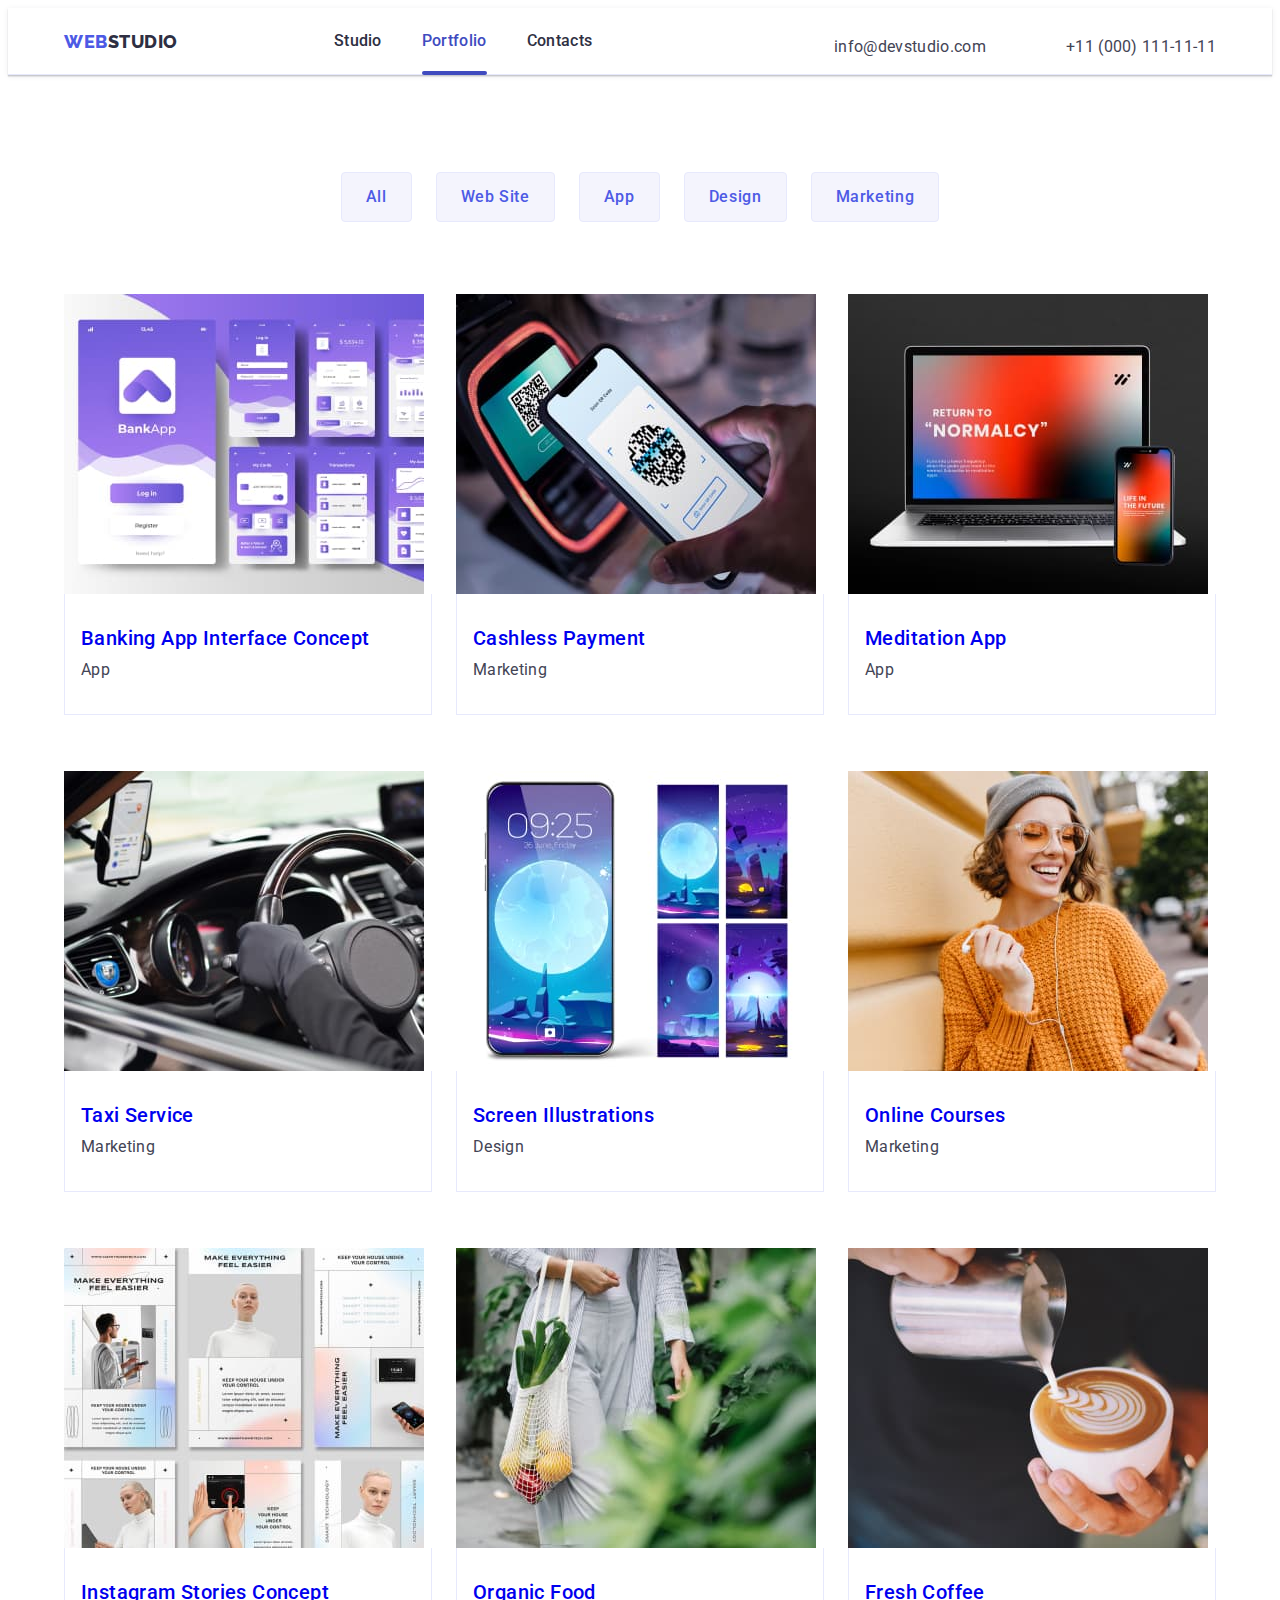
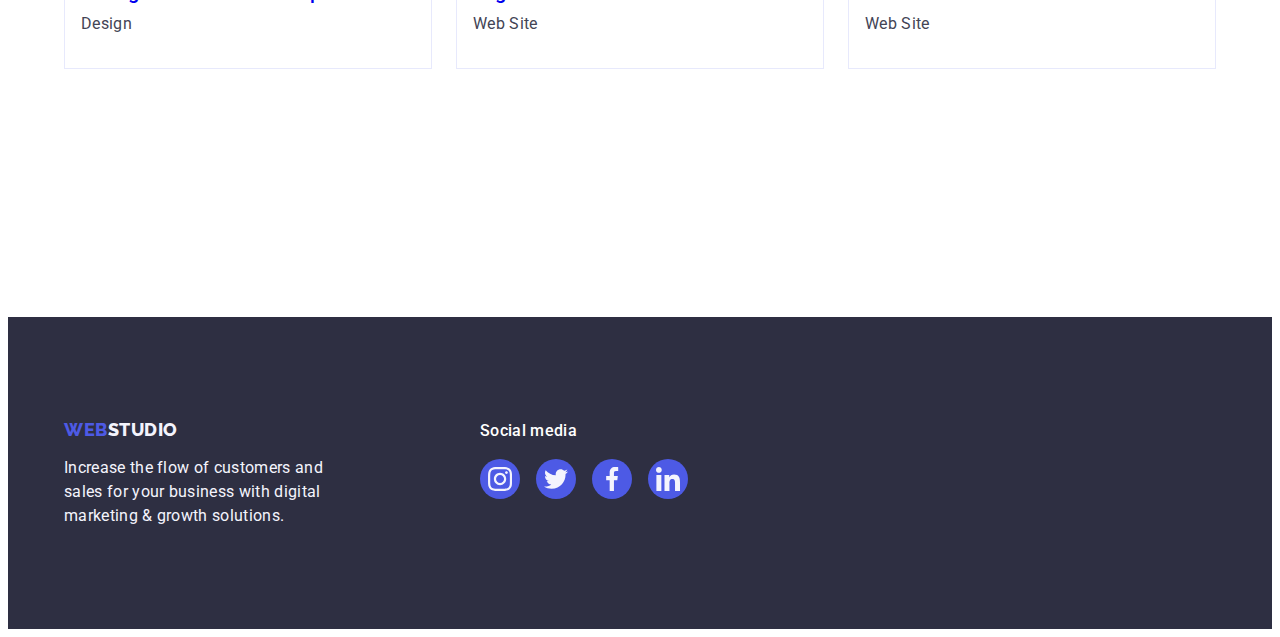
==== portfolio.html @ 28bfb686 "Initial commit" ====
<!DOCTYPE html>
<html lang="en">
  <head>
    <meta charset="UTF-8" />
    <meta name="viewport" content="width=device-width, initial-scale=1.0" />
    <title>Webstudio</title>
    <link
      rel="stylesheet"
      href="https://cdnjs.cloudflare.com/ajax/libs/modern-normalize/2.0.0/modern-normalize.min.css"
      integrity="sha512-4xo8blKMVCiXpTaLzQSLSw3KFOVPWhm/TRtuPVc4WG6kUgjH6J03IBuG7JZPkcWMxJ5huwaBpOpnwYElP/m6wg=="
      crossorigin="anonymous"
      referrerpolicy="no-referrer"
    />
    <link rel="preconnect" href="https://fonts.googleapis.com" />
    <link rel="preconnect" href="https://fonts.gstatic.com" crossorigin />
    <link
      href="https://fonts.googleapis.com/css2?family=Raleway:wght@800&family=Roboto:wght@400;500;700&display=swap"
      rel="stylesheet"
    />
    <link rel="stylesheet" href="./css/styles.css" />
  </head>

  <body>
    <!-- ======HEADER========
    ==================== -->

    <header class="header">
      <div class="container header-container">
        <nav class="page-navigation">
          <a class="logo-link link" href="./index.html"
            >Web<span class="web-logo">Studio</span></a
          >

          <ul class="menu list">
            <li class="header-menu-link">
              <a class="menu-item link" href="./index.html">Studio</a>
            </li>
            <li class="header-menu-link">
              <a class="menu-item nav-active-link link" href="./portfolio.html"
                >Portfolio</a
              >
            </li>
            <li class="header-menu-link">
              <a class="menu-item link" href="">Contacts</a>
            </li>
          </ul>
        </nav>

        <address class="address">
          <ul class="address-list list">
            <li class="address-iteam">
              <a class="contact link" href="mailto:info@devstudio.com"
                >info@devstudio.com</a
              >
            </li>
            <li class="address-iteam">
              <a class="contact link" href="tel:+110001111111"
                >+11 (000) 111-11-11</a
              >
            </li>
          </ul>
        </address>
      </div>
    </header>

    <!-- ======MAIN========
    ==================== -->

    <main>
      <section class="main-section">
        <div class="container">
          <h1 class="visually-hidden main-portfolio-title">Our service</h1>
          <ul class="portfolio-buttons list">
            <li class="portfolio-cards-list">
              <button class="second-page-button" type="button">All</button>
            </li>
            <li class="portfolio-cards-list">
              <button class="second-page-button" type="button">Web Site</button>
            </li>
            <li class="portfolio-cards-list">
              <button class="second-page-button" type="button">App</button>
            </li>
            <li class="portfolio-cards-list">
              <button class="second-page-button" type="button">Design</button>
            </li>
            <li class="portfolio-cards-list">
              <button class="second-page-button" type="button">
                Marketing
              </button>
            </li>
          </ul>

          <!-- ======UL 2=======
  ================= -->

          <ul class="gallery list">
            <!-- <h2 class="visually-hidden main-portfolio-title">Internal</h2> -->
            <li class="gallery-item">
              <a href="./index.html" class="gallery-item-link link">
                <div class="gallery-list-overlay-wrapper">
                  <img
                    src="./images/internal/banking.jpg"
                    alt="Banking_interface"
                    width="360"
                    height="300"
                  />
                  <p class="overlay">
                    14 Stylish and User-Friendly App Design Concepts · Task
                    Manager App · Calorie Tracker App · Exotic Fruit Ecommerce
                    App · Cloud Storage App
                  </p>
                </div>

                <div class="gallery-content">
                  <h2 class="service-list">Banking App Interface Concept</h2>
                  <p class="service-list-mark">App</p>
                </div>
              </a>
            </li>

            <li class="gallery-item">
              <a href="./index.html" class="gallery-item-link link">
                <div class="gallery-list-overlay-wrapper">
                  <img
                    src="./images/internal/cashless_payment.jpg"
                    alt="phone_paying"
                    width="360"
                    height="300"
                  />
                  <p class="overlay">
                    14 Stylish and User-Friendly App Design Concepts · Task
                    Manager App · Calorie Tracker App · Exotic Fruit Ecommerce
                    App · Cloud Storage App
                  </p>
                </div>
                <div class="gallery-content">
                  <h2 class="service-list">Cashless Payment</h2>
                  <p class="service-list-mark">Marketing</p>
                </div>
              </a>
            </li>
            <li class="gallery-item">
              <a href="./index.html" class="gallery-item-link link">
                <div class="gallery-list-overlay-wrapper">
                  <img
                    src="./images/internal/meditation_app.jpg"
                    alt="laptop_and_phone"
                    width="360"
                    height="300"
                  />
                  <p class="overlay">
                    14 Stylish and User-Friendly App Design Concepts · Task
                    Manager App · Calorie Tracker App · Exotic Fruit Ecommerce
                    App · Cloud Storage App
                  </p>
                </div>

                <div class="gallery-content">
                  <h2 class="service-list">Meditation App</h2>
                  <p class="service-list-mark">App</p>
                </div>
              </a>
            </li>
            <li class="gallery-item">
              <a href="./index.html" class="gallery-item-link link">
                <div class="gallery-list-overlay-wrapper">
                  <img
                    src="./images/internal/taxi_service.jpg"
                    alt="car_driving"
                    width="360"
                    height="300"
                  />
                  <p class="overlay">
                    14 Stylish and User-Friendly App Design Concepts · Task
                    Manager App · Calorie Tracker App · Exotic Fruit Ecommerce
                    App · Cloud Storage App
                  </p>
                </div>

                <div class="gallery-content">
                  <h2 class="service-list">Taxi Service</h2>
                  <p class="service-list-mark">Marketing</p>
                </div>
              </a>
            </li>
            <li class="gallery-item">
              <a href="./index.html" class="gallery-item-link link">
                <div class="gallery-list-overlay-wrapper">
                  <img
                    src="./images/internal/screen_illustr.jpg"
                    alt="phone"
                    width="360"
                    height="300"
                  />
                  <p class="overlay">
                    14 Stylish and User-Friendly App Design Concepts · Task
                    Manager App · Calorie Tracker App · Exotic Fruit Ecommerce
                    App · Cloud Storage App
                  </p>
                </div>

                <div class="gallery-content">
                  <h2 class="service-list">Screen Illustrations</h2>
                  <p class="service-list-mark">Design</p>
                </div>
              </a>
            </li>
            <li class="gallery-item">
              <a href="./index.html" class="gallery-item-link link">
                <div class="gallery-list-overlay-wrapper">
                  <img
                    src="./images/internal/online_courses.jpg"
                    alt="girl_with_phone"
                    width="360"
                    height="300"
                  />
                  <p class="overlay">
                    14 Stylish and User-Friendly App Design Concepts · Task
                    Manager App · Calorie Tracker App · Exotic Fruit Ecommerce
                    App · Cloud Storage App
                  </p>
                </div>

                <div class="gallery-content">
                  <h2 class="service-list">Online Courses</h2>
                  <p class="service-list-mark">Marketing</p>
                </div>
              </a>
            </li>
            <li class="gallery-item">
              <a href="./index.html" class="gallery-item-link link">
                <div class="gallery-list-overlay-wrapper">
                  <img
                    src="./images/internal/instgrm_strs_concept.jpg"
                    alt="instagram_stories"
                    width="360"
                    height="300"
                  />
                  <p class="overlay">
                    14 Stylish and User-Friendly App Design Concepts · Task
                    Manager App · Calorie Tracker App · Exotic Fruit Ecommerce
                    App · Cloud Storage App
                  </p>
                </div>

                <div class="gallery-content">
                  <h2 class="service-list">Instagram Stories Concept</h2>
                  <p class="service-list-mark">Design</p>
                </div>
              </a>
            </li>
            <li class="gallery-item">
              <a href="./index.html" class="gallery-item-link link">
                <div class="gallery-list-overlay-wrapper">
                  <img
                    src="./images/internal/img7or-2.jpg"
                    alt="food"
                    width="360"
                    height="300"
                  />
                  <p class="overlay">
                    14 Stylish and User-Friendly App Design Concepts · Task
                    Manager App · Calorie Tracker App · Exotic Fruit Ecommerce
                    App · Cloud Storage App
                  </p>
                </div>

                <div class="gallery-content">
                  <h2 class="service-list">Organic Food</h2>
                  <p class="service-list-mark">Web Site</p>
                </div>
              </a>
            </li>
            <li class="gallery-item">
              <a href="./index.html" class="gallery-item-link link">
                <div class="gallery-list-overlay-wrapper">
                  <img
                    src="./images/internal/fresh_coffee.jpg"
                    alt="coffee"
                    width="360"
                    height="300"
                  />
                  <p class="overlay">
                    14 Stylish and User-Friendly App Design Concepts · Task
                    Manager App · Calorie Tracker App · Exotic Fruit Ecommerce
                    App · Cloud Storage App
                  </p>
                </div>

                <div class="gallery-content">
                  <h2 class="service-list">Fresh Coffee</h2>
                  <p class="service-list-mark">Web Site</p>
                </div>
              </a>
            </li>
          </ul>
        </div>
      </section>
    </main>

    <!-- ======FOOTER========
    ==================== -->

    <footer class="footer-figuration">
      <div class="footer-container container">
        <div class="logo-footer-div">
          <a class="logo-footer-link logo-link link" href="./index.html"
            >Web<span class="web-logo-footer">Studio</span></a
          >
          <p class="footer-text">
            Increase the flow of customers and sales for your business with
            digital marketing & growth solutions.
          </p>
        </div>
        <div class="social-links-footer">
          <p class="social-media-paragraph">Social media</p>
          <ul class="social-staff-list-footer list">
            <li class="icons-list-footer">
              <a class="social-link-footer" href="">
                <svg class="social-icons-footer" width="24" height="24">
                  <use href="./images/icons.svg#icon-instagram"></use>
                </svg>
              </a>
            </li>
            <li class="icons-list-footer">
              <a class="social-link-footer" href="">
                <svg class="social-icons-footer" width="24" height="24">
                  <use href="./images/icons.svg#icon-twitter"></use>
                </svg>
              </a>
            </li>
            <li class="icons-list-footer">
              <a class="social-link-footer" href="">
                <svg class="social-icons-footer" width="24" height="24">
                  <use href="./images/icons.svg#icon-facebook"></use>
                </svg>
              </a>
            </li>
            <li class="icons-list-footer">
              <a class="social-link-footer" href="">
                <svg class="social-icons-footer" width="24" height="24">
                  <use href="./images/icons.svg#icon-linkedin"></use>
                </svg>
              </a>
            </li>
          </ul>
        </div>
      </div>
    </footer>
  </body>
</html>
---- css/styles.css ----
/* ---ROOTS--- */

:root {
    --main-text-font: "Roboto", sans-serif;
    --secondary-text-font: "Raleway", sans-serif;
    --main-text-color: #2E2F42;
    --secondary-text-color: #434455;
    --additional-text-color: #FFF;
    --white-background-color: #FFF;
    --navy-background-color: #2E2F42;
    --additional-background-color: #F4F4FD;
    --cornflower-color: #E7E9FC;
    --dairy-color: #FCFCFC;
    --purple-color: #4D5AE5;
    --ocean-button-color: #404BBF;
    --lightslate-color: #8E8F99; 
    --timing-function: cubic-bezier(0.4, 0, 0.2, 1);
    --duration: 250ms;
}

/* ----GENERAL---- */

.list {
    list-style: none;
}

.link {
    text-decoration: none;
}

body {
    font-family: var(--main-text-font);
    background-color: #FFF;
    font-size: 36px;
    line-height: 1.1;
    color: var(--secondary-text-color);
}

h1,h2,h3,p {
    margin-top: 0;
    margin-bottom: 0;
}

ul,ol {
    margin-top: 0;
    margin-bottom: 0;
    padding-left: 0;
}

img {
    display: block;
    max-width: 100%;
}

button {
    cursor: pointer;
}

/* -----HEADER---- */


.container {
    max-width: 1152px;
    /* padding: 12px 12px; */
    margin: 0 auto;
}

.header {
border-bottom: 1px solid var(--cornflower-color);
box-shadow: 0px 2px 1px rgba(46, 47, 66, 0.08), 0px 1px 1px rgba(46, 47, 66, 0.16), 0px 1px 6px rgba(46, 47, 66, 0.08);
}

.header-container {
display: flex;
justify-content: space-between;
align-items: center;
}

.page-navigation{
    display: flex;
    align-items: center;
}

.logo-link {
    margin-right: 76px;
    font-family: var(--secondary-text-font);
    color: #4D5AE5;
    font-size: 18px;
    font-weight: 800;
    line-height: 1.17;
    letter-spacing: 0.54px;
    text-transform: uppercase;
    /* padding: 24px 0px; */
    display: flex;

}

.web-logo {
    color: #2E2F42;
    display: flex;
}

.web-logo-footer {
    color: #F4F4FD;
}

.menu {
    font-size: 16px;
    font-weight: 500;
    line-height: 1.15;
    letter-spacing: 0.32px;
    display: flex;
    align-items: center;
}

.menu:not(:first-child) {
    margin-left: 40px;
}

.menu-item {
    color: var(--main-text-color);
    display: inline-block;
    padding: 24px 0;
    transition-property: color;
    transition-duration: 250ms;
    transition-timing-function: cubic-bezier(0.4, 0, 0.2, 1);
}

.menu-item:hover,
.menu-item:focus {
    color: var(--ocean-button-color);
}

.nav-active-link {
    position: relative;
    color: var(--ocean-button-color);
}

.nav-active-link::after {
    display: block;
    content: "";
    position: absolute;
    left: 0;
    bottom: -1px;
    /* top: calc(100% - 4px); */
    width: 100%;
    height: 4px;
    border-radius: 2px;
    background-color: var(--ocean-button-color);
}

.header-menu-link {
    margin-left: 40px;
    /* padding: 24px 0; */
}

.contact {
    color: var(--secondary-text-color);
    font-size: 16px;
    font-weight: 400;
    line-height: 1.5;
    letter-spacing: 0.32px;
    padding: 24px 0px;
    margin-left: 40px;
    transition-property: color;
    transition-duration: 250ms;
    transition-timing-function: cubic-bezier(0.4, 0, 0.2, 1);
}

.contact:hover,
.contact:focus {
    color: var(--ocean-button-color);
}


.title-hero {
    margin-left: auto;
    margin-right: auto;
    margin-bottom: 48px;
    font-size: 56px;
    font-weight: 700;
    line-height: 1.07;
    letter-spacing: 1.12px;
    color: var(--additional-text-color);
    text-align: center;
    max-width: 496px;
}

.address {
    font-style: normal;
}

.address-list {
    color: var(--secondary-text-color);
    display: flex;
    gap: 40px;
    
}

/* ----MAIN---- */

.hero {

    /* text-align: center; */
    margin: 0 auto;
    padding: 188px 0;
    font-size: 56px;
    font-weight: 700;
    letter-spacing: 0.02em;
    line-height: 1.07;
    max-width: 1440px;
    background-size: cover;
    background-image: linear-gradient(rgba(46, 47, 66, 0.7), rgba(46, 47, 66, 0.7)), url(../images/icons/people-office\.jpg);
    color: var(--white-background-color);
    background-repeat: no-repeat;
    background-position: center;
}

.main-button {
    display: block;
    margin: 0 auto;
    min-width: 169px;
    height: 56px;
    border: none;
    box-shadow: 0px 4px 4px 0px rgba(0, 0, 0, 0.15);
    border-radius: 4px;
    padding: 16px 32px;
    font-size: 16px;
    font-weight: 500;
    letter-spacing: 0.04em;
    line-height: 1.5;
    background-color: var(--purple-color);
    color: var(--additional-text-color);
    transition-property: background-color;
    transition-duration: 250ms;
    transition-timing-function: cubic-bezier(0.4, 0, 0.2, 1);   
}



.main-button:hover,
.main-button:focus {
    background-color: var(--ocean-button-color);
}

.main-portfolio-title {
    margin-bottom: 8px;
}

.portfolio-buttons {
    display: flex;
    justify-content: center;
    gap: 24px;
    margin-bottom: 72px;
}


.second-page-button {
    font-family: var(--main-text-font);
    padding: 12px 24px;
    font-weight: 500;
    font-size: 16px;
    line-height: 1.5;
    letter-spacing: 0.04em;
    border-radius: 4px;
    border: 1px solid var(--cornflower-color);
    color: var(--purple-color);
    background: var(--additional-background-color);
    transition-property: color, background-color, border-color, box-shadow;
    transition-duration: 250ms;
    transition-timing-function: cubic-bezier(0.4, 0, 0.2, 1);
}

.second-page-button:hover,
.second-page-button:focus {
    box-shadow:0px 3px 1px rgba(0, 0, 0, 0.1),
    0px 2px 1px rgba(0, 0, 0, 0.08),
    0px 2px 2px rgba(0, 0, 0, 0.12);
    background-color: var(--ocean-button-color);
    color: var(--additional-text-color);
    border: 1px solid transparent;
}

/* =========--SECTION_2--========= */

.second-section {
/* margin-top: 120px; */
padding: 120px 0;
}

.second-section-list {
display: flex;
gap: 24px;
margin-bottom: 8px;

}

.second-section-items {
    flex-basis: 264px;
    /* flex-basis:calc(( 100% - 24px * 3 ) / 4 ); */
}

.second-section-icon {
    background-color: var(--additional-background-color);
    height: 112px;
    display: flex;
    justify-content: center;
    align-items: center;
    margin-bottom: 8px;
    border-radius: 4px;
}
.description {
    margin-bottom: 8px;
}

.visually-hidden {
    position: absolute;
    width: 1px;
    height: 1px;
    margin: -1px;
    border: 0;
    padding: 0;

    white-space: nowrap;
    clip-path: inset(100%);
    clip: rect(0 0 0 0);
    overflow: hidden;
}



.about-us {
    font-weight: 500;
    font-size: 20px;
    line-height: 1.2;
    letter-spacing: 0.02em;
    color: var(--main-text-color);
    margin-bottom: 8px;
    
}


.about-us-description {
    font-size: 16px;
    line-height: 1.5;
    letter-spacing: 0.02em;

}

.our-service-section {
    padding-bottom: 90px;
}

.our-service-list {
    display: flex;
    gap: 24px;
    font-size: 20px;
    font-weight: 500;
    line-height: 1.2;
    letter-spacing: 0.4px;
    width: calc((100% - 24px * 2px) / 3);
}

.service-list {
    font-family: var(--main-text-font);
    font-size: 20px;
    font-weight: 500;
    line-height: 1.2;
    letter-spacing: 0.4px;
    margin-bottom: 8px;
}

.title-what-we-are-doing {
    font-size: 36px;
    font-weight: 700;
    line-height: 1.11;
    letter-spacing: 0.72px;
    text-transform: capitalize;
    text-align: center;
    padding-bottom: 2px;
    color: var(--main-text-color);
    margin-bottom: 72px;
}


.team-section {
    /* color: var(--main-text-color); */
    background-color: var(--additional-background-color);
    padding: 120px 0;
}

.our-team-title {
    font-size: 36px;
    font-weight: 700;
    line-height: 1.11;
    letter-spacing: 0.72px;
    text-transform: capitalize;
    text-align: center;
    color: var(--main-text-color);
    margin-bottom: 72px;

}

.team-positions {
    text-align: center;
    font-size: 16px;
    font-weight: 400;
    line-height: 1.5;
    letter-spacing: 0.32px;
    color: var(--secondary-text-color);

}

.staff-title {
    text-align: center;
    font-size: 20px;
    font-weight: 500;
    line-height: 1.2;
    letter-spacing: 0.4px;
    color: var(--main-text-color);
    margin-bottom: 8px;

}

.staff-photo {
    background-color: #FFF;
    /* width: calc((100% - 72px) / 4); */
    gap: 24px;
    border-radius: 0px 0px 4px 4px;
    box-shadow: 0px 2px 1px 0px rgba(46, 47, 66, 0.08), 0px 1px 1px 0px rgba(46, 47, 66, 0.16), 0px 1px 6px 0px rgba(46, 47, 66, 0.08);

}

.social-link {
    display: flex;
    justify-content: center;
    align-items: center;
    border-radius: 50%;
    width: 100%;
    height: 100%;
    background-color: var(--purple-color);
    transition-property: background-color;
    transition-duration: 250ms;
    transition-timing-function: cubic-bezier(0.4, 0, 0.2, 1);
}

.social-link:hover,
.social-link:focus {
    background-color: var(--ocean-button-color);
}


.social-link-footer {
    display: flex;
    justify-content: center;
    align-items: center;
    border-radius: 50%;
    width: 100%;
    height: 100%;
    background-color: var(--purple-color); 
    transition-property: background-color;
    transition-duration: 250ms;
    transition-timing-function: cubic-bezier(0.4, 0, 0.2, 1);
}

.social-link-footer:hover,
.social-link-footer:focus {
    background-color: #31d0aa;
}

.social-staff-list {
    display: flex;
    gap: 24px;
    justify-content: center;
}

.team-photo-list {
    display: flex;
    gap: 24px;
    justify-content: center;
}

.team-container {
    padding: 32px 0;
    text-align: center;
}

.photo-service-list {
    font-size: 20px;
    font-weight: 500;
    line-height: 1.2;
    letter-spacing: 0.4px;
    color: var(--navy-background-color);

}

.service-list-mark {
    font-size: 16px;
    font-weight: 400;
    line-height: 1.5;
    letter-spacing: 0.32px;
    color: var(--secondary-text-color);
}

.customers-title {

    margin-bottom:72px;
    font-size: 36px;
    font-weight: 700;
    letter-spacing: 0.72px;
    line-height: 1.11;
    text-align: center;
    text-transform: capitalize;
    color: var(--main-text-color);
}

.logos-section {
    padding-bottom: 120px;
    padding-top: 120px;
}

.logo-company {
    display: flex;
    gap: 24px;
    justify-content: center;
}

.logo-company-list {
    width: calc((100% - 120px) / 6);
    height: 88px;
}

.logo-company-link {
    width: 100%;
    height: 100%;
    border: 1px solid #8e8f99;
    border-radius:4px;
    display: flex;
    align-items: center;
    justify-content: center;
    color: var(--lightslate-color);
    transition-property: border-color, color;
    transition-duration: 250ms;
    transition-timing-function: cubic-bezier(0.4, 0, 0.2, 1);
}

.logo-company-link:hover,
.logo-company-link:focus {
    border-color: var(--ocean-button-color);
    color: var(--ocean-button-color);
}

.logo-company-svg {
    fill: currentColor;
}


.footer-figuration {
    background-color: var(--navy-background-color);
    height: 312px;
    padding: 0 0;
}

.footer-text {
    margin-bottom: 100px;
    font-size: 16px;
    font-weight: 400;
    line-height: 1.5;
    letter-spacing: 0.32px;
    color: var(--additional-background-color);
    max-width: 296px;
}

.logo-footer-link {
    display: inline-block;
    margin-top: 102px;
    margin-bottom: 16px;
}

.social-media-footer-title{
    color: var(--main-text-color);
}

.footer-container {
    display: flex;
    align-items: baseline;
}

.logo-footer-div {
    margin-right: 120px;
}


.gallery-item {
    flex-basis: calc((100% - 48px) / 3);
}

.gallery-item-link {
    display: block;
    transition-property: box-shadow;
    transition-duration: 250ms;
    transition-timing-function: cubic-bezier(0.4, 0, 0.2, 1);
}

.gallery-item-link:hover,
.gallery-item-link:focus {
    box-shadow: 0px 1px 6px rgba(46, 47, 66, 0.08), 0px 1px 1px rgba(46, 47, 66, 0.16), 0px 2px 1px rgba(46, 47, 66, 0.08);
}


.overlay {
    position: absolute;
    display: flex;
    align-items: center;
    left: 0;
    top: 0;
    width: 100%;
    height: 100%;
    font-size: 16px;
    font-weight: 400;
    line-height: 1.5;
    letter-spacing: 0.32px;
    padding: 40px 32px;
    transform: translateY(100%);
    transition-property: transform;
    transition-duration: 250ms;
    transition-timing-function: cubic-bezier(0.4, 0, 0.2, 1);
    color: var(--additional-background-color);
    background: var(--purple-color);
}


.gallery-list-overlay-wrapper {
    position: relative;
    overflow: hidden;
}

.gallery-item-link:hover .overlay {
    transform: translateY(0%);
}
.gallery-item-link:focus .overlay {
    transform: translateY(0%);
}


.gallery-content {
    
    border: 1px solid var(--cornflower-color);
    padding: 32px 16px;
    border-top: none;
    margin-bottom: 8px;
}

.gallery {
    display: flex;
    flex-wrap: wrap;
    gap: 48px 24px;
    margin-bottom: 120px;
}

.main-section {
    padding-top: 96px;
    padding-bottom: 120px;
}

.social-links-footer {
    display: block;
}

.social-icons {
    fill: var(--additional-background-color);
}

.social-media-paragraph {
    font-weight: 500;
    font-size: 16px;
    line-height: 1.5;
    letter-spacing: 0.02em;
    color: var(--additional-text-color);
    margin-bottom: 16px;
}
.social-staff-list-footer {
    display: flex;
    gap: 16px;
    transition-property: color;
    transition-duration: 250ms;
    transition-timing-function: cubic-bezier(0.4, 0, 0.2, 1);

}

.staff-icons-list {
    width: 40px;
    height: 40px;    
}

.icons-list-footer {
    width: 40px;
    height: 40px;
}

.social-icons-footer {
fill: var(--additional-background-color);
}

.modal.is-hidden {
    visibility: hidden;
    opacity: 0;
    pointer-events: none;
    transform: scale(0.5);
}

.modal {
    position: fixed;
    transition-property: visibility, opacity;
    transition-duration: 250ms;
    transition-timing-function: cubic-bezier(0.4, 0, 0.2, 1);
    width: 100%;
    height: 100%;
    left: 0;
    top: 0;
    background: rgba(46, 47, 66, 0.40);
}

.backdrop {
    position: absolute;
    transform: translate(-50%, -50%);
    width: 408px;
    min-height: 584px;
    left: 50%;
    top: 50%;
    border-radius: 4px;
    background: var(--dairy-color);
    box-shadow: 0px 2px 1px 0px rgba(0, 0, 0, 0.20), 0px 1px 3px 0px rgba(0, 0, 0, 0.12), 0px 1px 1px 0px rgba(0, 0, 0, 0.14);
    transition-property: transform;
    transition-duration: 250ms;
    transition-timing-function: cubic-bezier(0.4, 0, 0.2, 1);
}

.close-button {
    padding: 0;
    display: flex;
    justify-content: center;
    align-items: center;
    border-radius: 50%;
    border: 1px solid rgba(0, 0, 0, 0.10);
    width: 24px;
    height: 24px;
    background-color: var(--cornflower-color);
    position: absolute;
    top: 24px;
    right: 24px;
    transition-property: background-color, border;
    transition-duration: 250ms;
    transition-timing-function: cubic-bezier(0.4, 0, 0.2, 1);
        
}

.close-button:hover,
.close-button:focus {
    background-color: #404bbf;
    border: none;
}

.modal-btn-close {
   transition-property: fill;
   transition-duration: 250ms;
   transition-timing-function: cubic-bezier(0.4, 0, 0.2, 1);
}

.close-button:hover,
.close-button:focus{
    fill:#ffffff; 
}
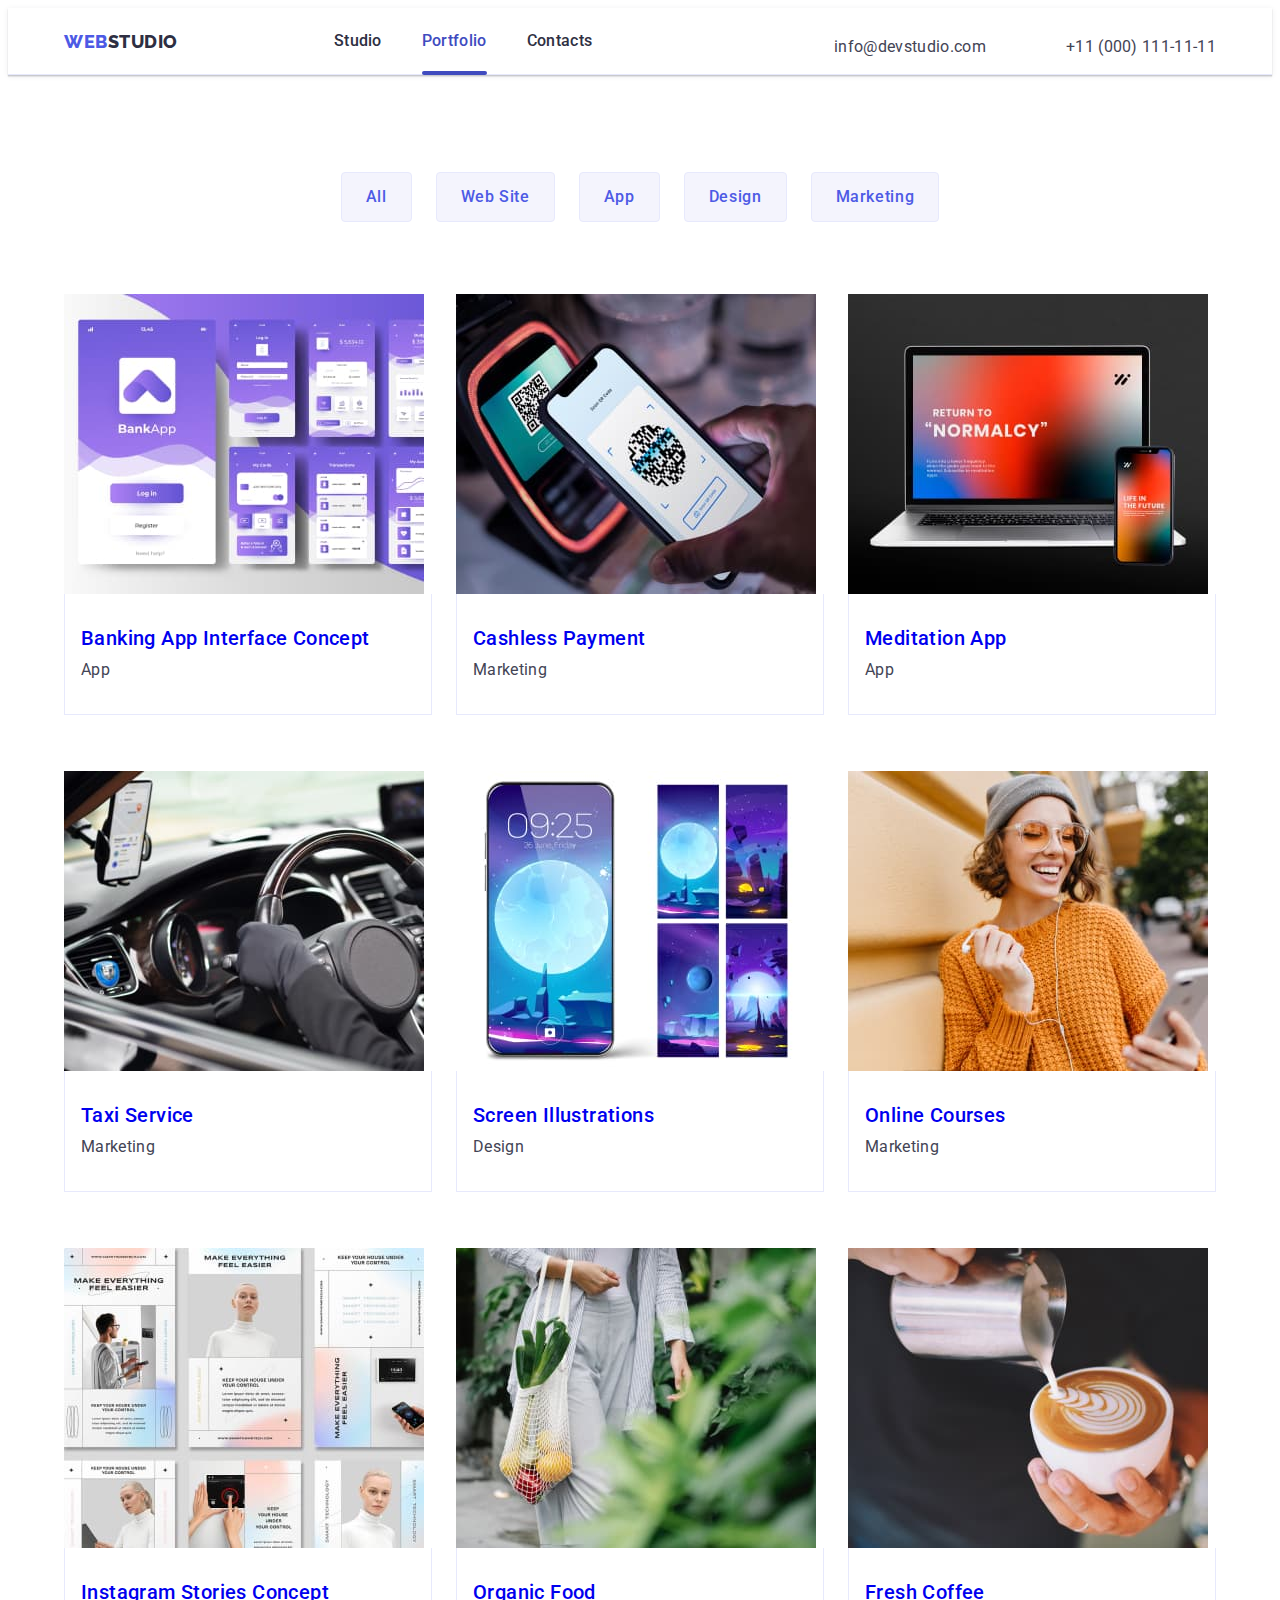
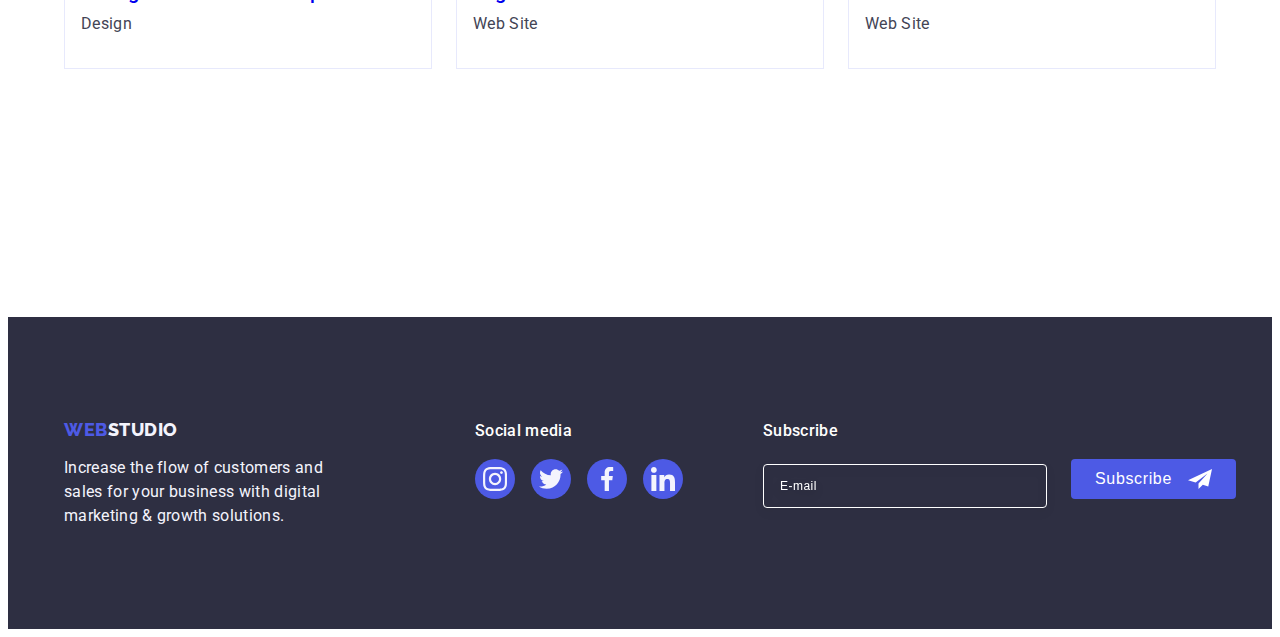
==== commit e5fc71a0: "footer portf" ====
--- a/portfolio.html
+++ b/portfolio.html
@@ -345,6 +345,28 @@
             </li>
           </ul>
         </div>
+        <!-- ===SUBSCRIBE=====
+        =================
+         -->
+        <div class="send-footer-form">
+          <p class="subscribe-title-form">Subscribe</p>
+          <form class="send-form-footer">
+            <label class="send-footer-label">
+              <input
+                type="email"
+                class="form-email"
+                name="email"
+                placeholder="E-mail"
+              />
+            </label>
+            <button type="submit" class="send-btn-footer">
+              Subscribe
+              <svg class="icon-send" width="24" height="24">
+                <use href="./images/icons.svg#icon-icon-send-1"></use>
+              </svg>
+            </button>
+          </form>
+        </div>
       </div>
     </footer>
   </body>
--- a/css/styles.css
+++ b/css/styles.css
@@ -702,6 +702,86 @@
 fill: var(--additional-background-color);
 }
 
+.send-footer-form {
+    display: flex;
+    flex-direction: column;
+    margin-left: 80px;
+    width: 453px;
+    height: 80px;
+}
+
+.send-form-footer { 
+    display: flex;
+    gap: 24px;
+}
+
+.form-email::placeholder {
+    font-size: 12px;
+    line-height: 24px;
+    letter-spacing: 0.48px;
+    color: var(--additional-text-color);
+}
+.subscribe-title-form {
+    margin-bottom: 16px;
+    font-weight: 500;
+    font-size: 16px;
+    line-height: 1.5;
+    letter-spacing: 0.02em;
+    color: var(--additional-text-color);
+}
+
+.form-email {
+    width: 264px;
+    height: 40px;
+    background-color: transparent;
+    border-radius: 4px;
+    border: 1px solid #ffffff;
+    filter: drop-shadow(0px 4px 4px rgba(0, 0, 0, 0.15));
+    color: var(--additional-text-color);
+    font-size: 12px;
+
+    line-height: 1.5;
+    letter-spacing: 0.04em;
+    padding-left: 16px
+}
+
+.send-btn-footer {
+    display: flex;
+    justify-content: center;
+    align-items: center;
+    background-color: var(--purple-color);
+
+    font-weight: 500;
+    font-size: 16px;
+    line-height: 1.5;
+    letter-spacing: 0.04em;
+    color: var(--additional-text-color);
+    cursor: pointer;
+    border: none;
+    border-radius: 4px;
+    min-width: 165px;
+    height: 40px;
+    padding: 8px 24px;
+    border: transparent;
+    margin-top: 48px;
+    margin: 0 auto;
+    transition-property: background-color;
+    transition-duration: 250ms;
+    transition-timing-function: cubic-bezier(0.4, 0, 0.2, 1);
+}
+
+.send-btn-footer:hover,
+.send-btn-footer:focus {
+    background-color: var(--ocean-button-color);
+}
+
+.icon-send {
+    width: 24px;
+    height: 24px;
+    margin-left: 16px;
+    fill: #FFFFFF;
+}
+
 .modal.is-hidden {
     visibility: hidden;
     opacity: 0;
@@ -711,11 +791,13 @@
 
 .modal {
     position: fixed;
+    opacity: 1;
+    visibility: visible;
     transition-property: visibility, opacity;
     transition-duration: 250ms;
     transition-timing-function: cubic-bezier(0.4, 0, 0.2, 1);
     width: 100%;
-    height: 100%;
+    height: 100vh;
     left: 0;
     top: 0;
     background: rgba(46, 47, 66, 0.40);
@@ -734,6 +816,9 @@
     transition-property: transform;
     transition-duration: 250ms;
     transition-timing-function: cubic-bezier(0.4, 0, 0.2, 1);
+    padding-left: 24px;
+    padding-top: 72px;
+    padding-right: 24px;
 }
 
 .close-button {
@@ -771,3 +856,164 @@
 .close-button:focus{
     fill:#ffffff; 
 }
+
+
+.leave-your-contacts {
+    color: var(--navy-background-color);
+    display: block;
+    text-align: center;
+    font-size: 16px;
+    font-weight: 500;
+    line-height: 1.5px;
+    letter-spacing: 0.32px;
+    margin-bottom: 16px;
+    width: 360px;
+}
+
+.order-service-request {
+    display: block;
+}
+
+
+.field-name {
+    display: block;
+    font-size: 12px;
+    font-weight: 400;
+    line-height: 1.17;
+    letter-spacing: 0.48px;
+    margin-bottom: 4px;
+    color: var(--lightslate-color);
+}
+
+.service-request {
+    width: 100%;
+    height: 40px;
+    padding-left: 38px;
+    border-radius: 4px;
+    font-size: 18px;
+    background-color: transparent;
+    outline: transparent;
+    border: 1px solid var(--lightslate-color);
+    transition-property: border-color;
+    transition-duration: 250ms;
+    transition-timing-function: cubic-bezier(0.4, 0, 0.2, 1);
+}
+
+.service-request:focus {
+    border-color: var(--purple-color);
+    outline: transparent;
+}
+
+.form-field-icon {
+    color: black;
+    position: absolute;
+    top: 50%;
+    left: 16px;
+    transform: translateY(-50%)
+
+}
+
+.service-request-wrapper {
+    position: relative;
+    display: block;
+}
+
+.service-request:focus + .form-field-icon {
+fill: var(--purple-color)
+}
+
+.order-service-comment:focus {
+    border-color: var(--purple-color)
+}
+
+.order-service-comment {
+    width: 100%;
+    height: 120px;
+    resize: none;
+    font-size: 16px;
+    padding: 16px 8px;
+    border-radius: 4px;
+    outline: transparent;
+    border: 1px solid var(--lightslate-color, rgba(46, 47, 66, 0.40));
+    transition-property: border-color;
+    transition-duration: 250ms;
+    transition-timing-function: cubic-bezier(0.4, 0, 0.2, 1);
+}
+
+.order-service-comment::placeholder {
+
+    font-size: 12px;
+    font-weight: 400;
+    line-height: 1.16;
+    letter-spacing: 0.48px;
+    border-radius: 4px;
+    border-color: 1px solid var(--navy-background-color, rgba(46, 47, 66, 0.40));
+    color: var(--lightslate-color, rgba(46, 47, 66, 0.40));
+}
+
+.checkbox-span {
+    margin-top: 16px;
+    display: inline-block;
+    width: 16px;
+    height: 16px;
+    border-radius: 2px;
+    border: 1px solid var(--lightslate-color, rgba(46, 47, 66, 0.40));
+}
+
+.checkbox-label {
+    display: inline-block;
+    margin-top: 16px;
+    font-size: 12px;
+    font-weight: 400;
+    line-height: 1.16;
+    letter-spacing: 0.48px;
+    color: var(--lightslate-color);
+}
+
+.checkbox-policy {
+    position: absolute;
+    visibility: hidden;
+    opacity: 0;
+    top: 0;
+    left: 0;
+}
+
+.checkbox-icon {
+    visibility: hidden;
+    opacity: 0;
+}
+
+.checkbox-policy:checked + .checkbox-span {
+    border: 1px solid transparent;
+}
+
+.checkbox-policy:checked + .checkbox-span .checkbox-icon {
+    opacity: 1;
+    visibility: visible;
+}
+
+.review-form-policy-link {
+    line-height: 1.33;
+    color: var(--purple-color);
+}
+
+.send-request-button {
+    display: block;
+    margin: 0 auto;
+    padding: 16px 32px;
+    align-items: flex-start;
+    min-width: 169px;
+    border-radius: 4px;
+    background: var(--purple-color);
+    box-shadow: 0px 4px 4px 0px rgba(0, 0, 0, 0.15);
+    color: var(--additional-text-color);
+    font-size: 16px;
+    font-weight: 500px;
+    line-height: 1.5;
+    letter-spacing: 0.64px;
+}
+
+.send-request-button:hover,
+.send-request-button:focus {
+    background-color: var(--ocean-button-color);
+}